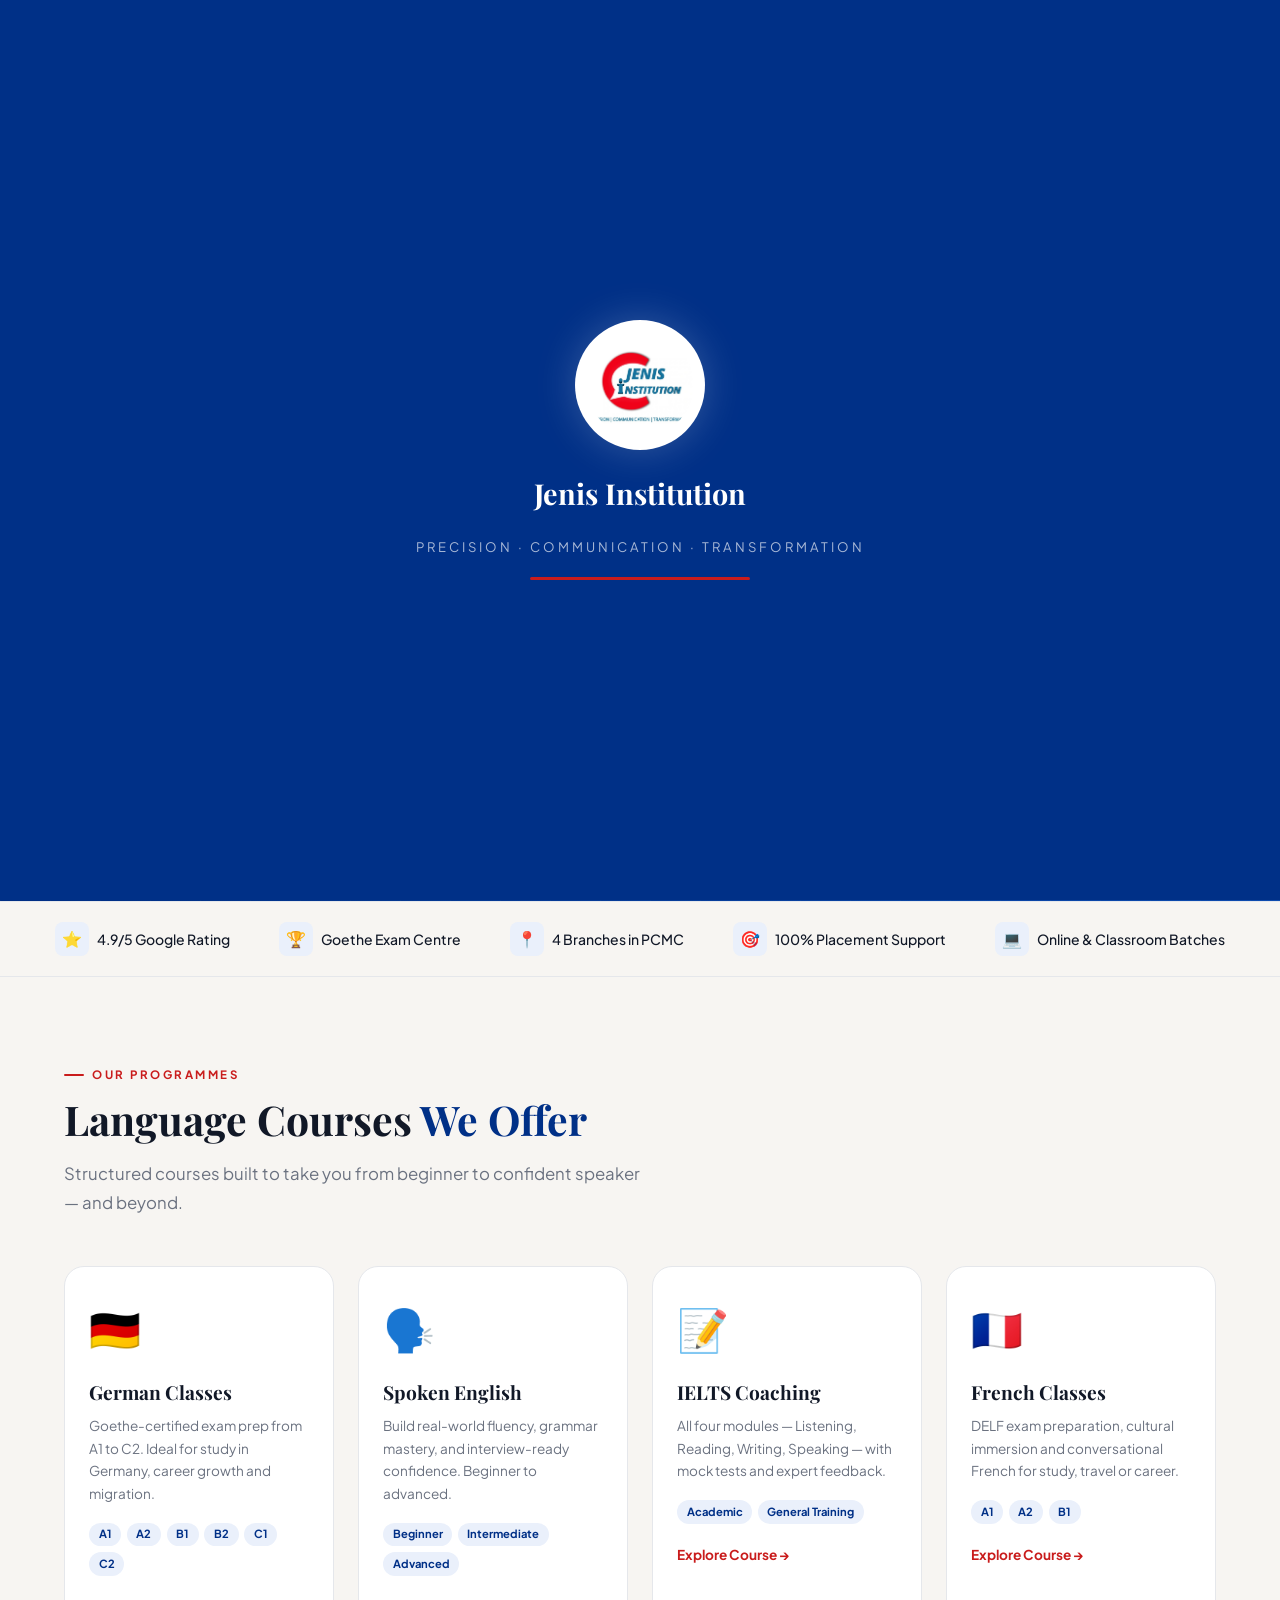
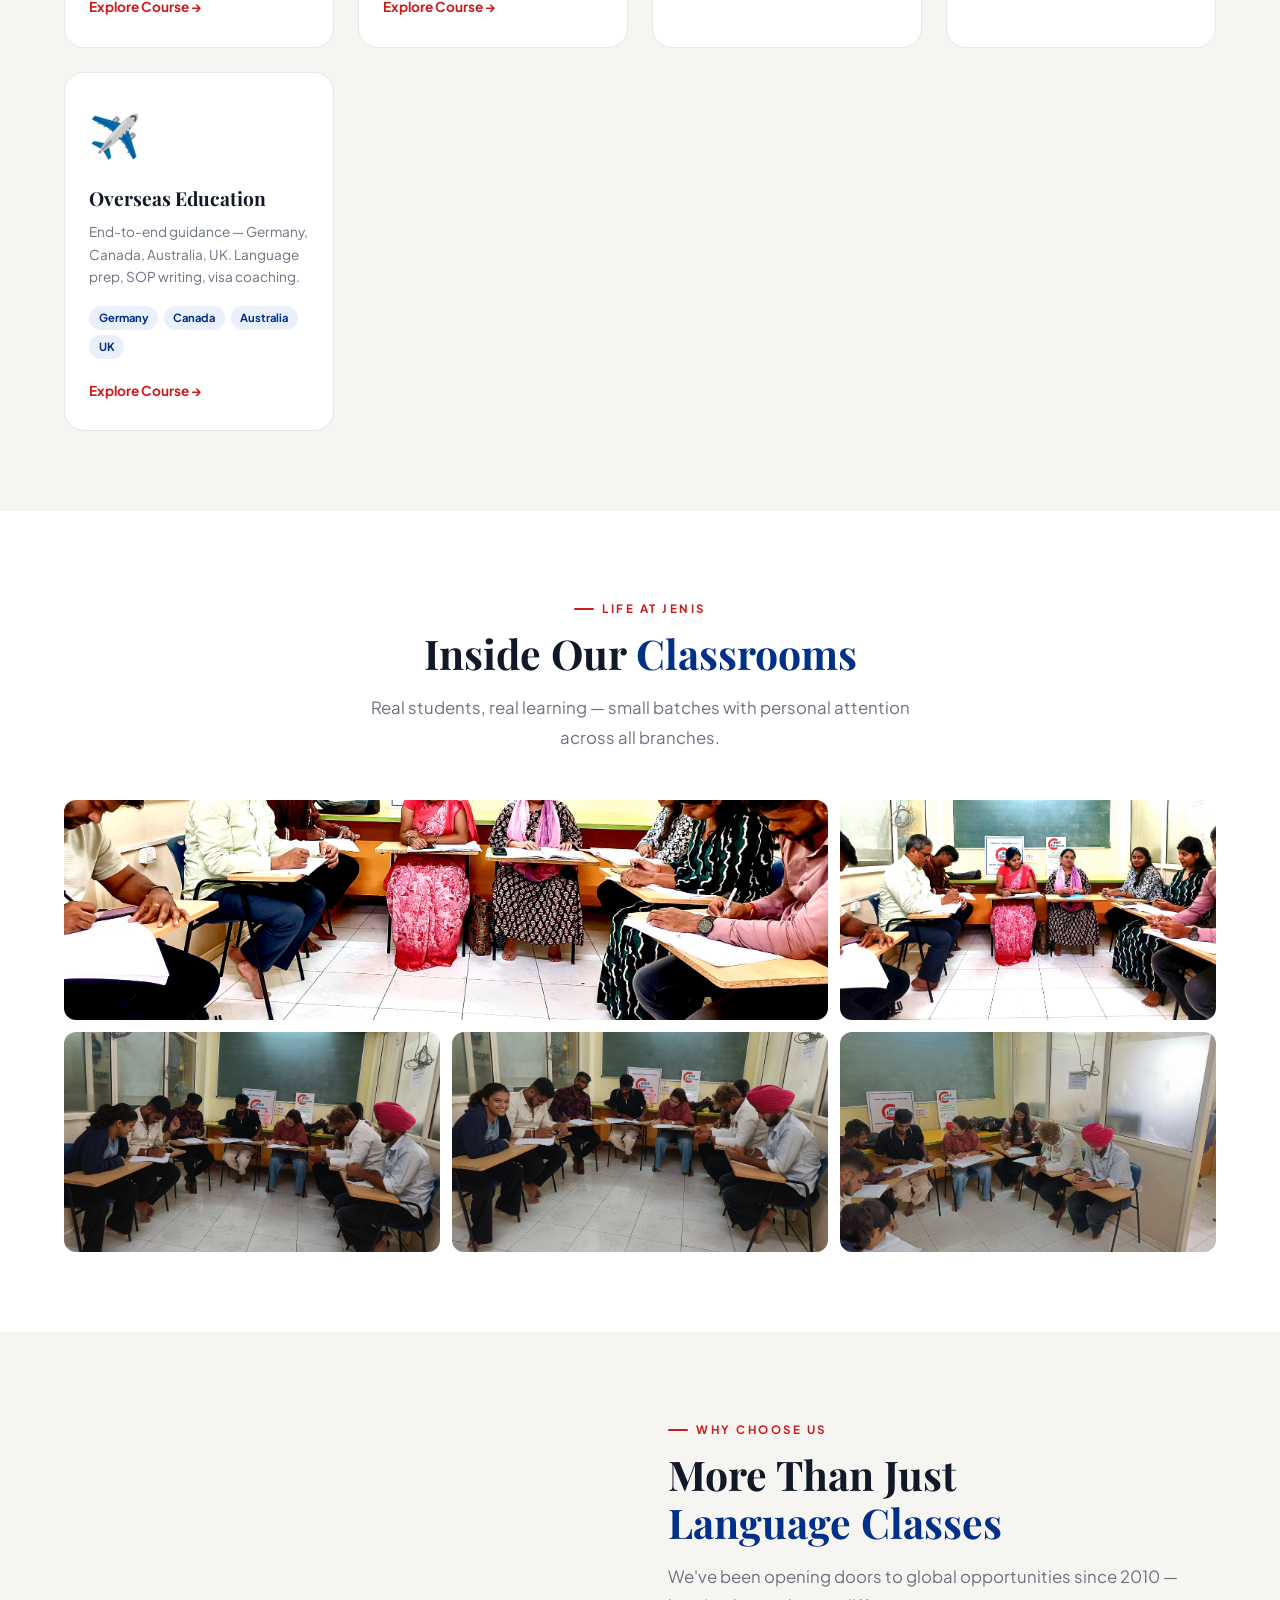
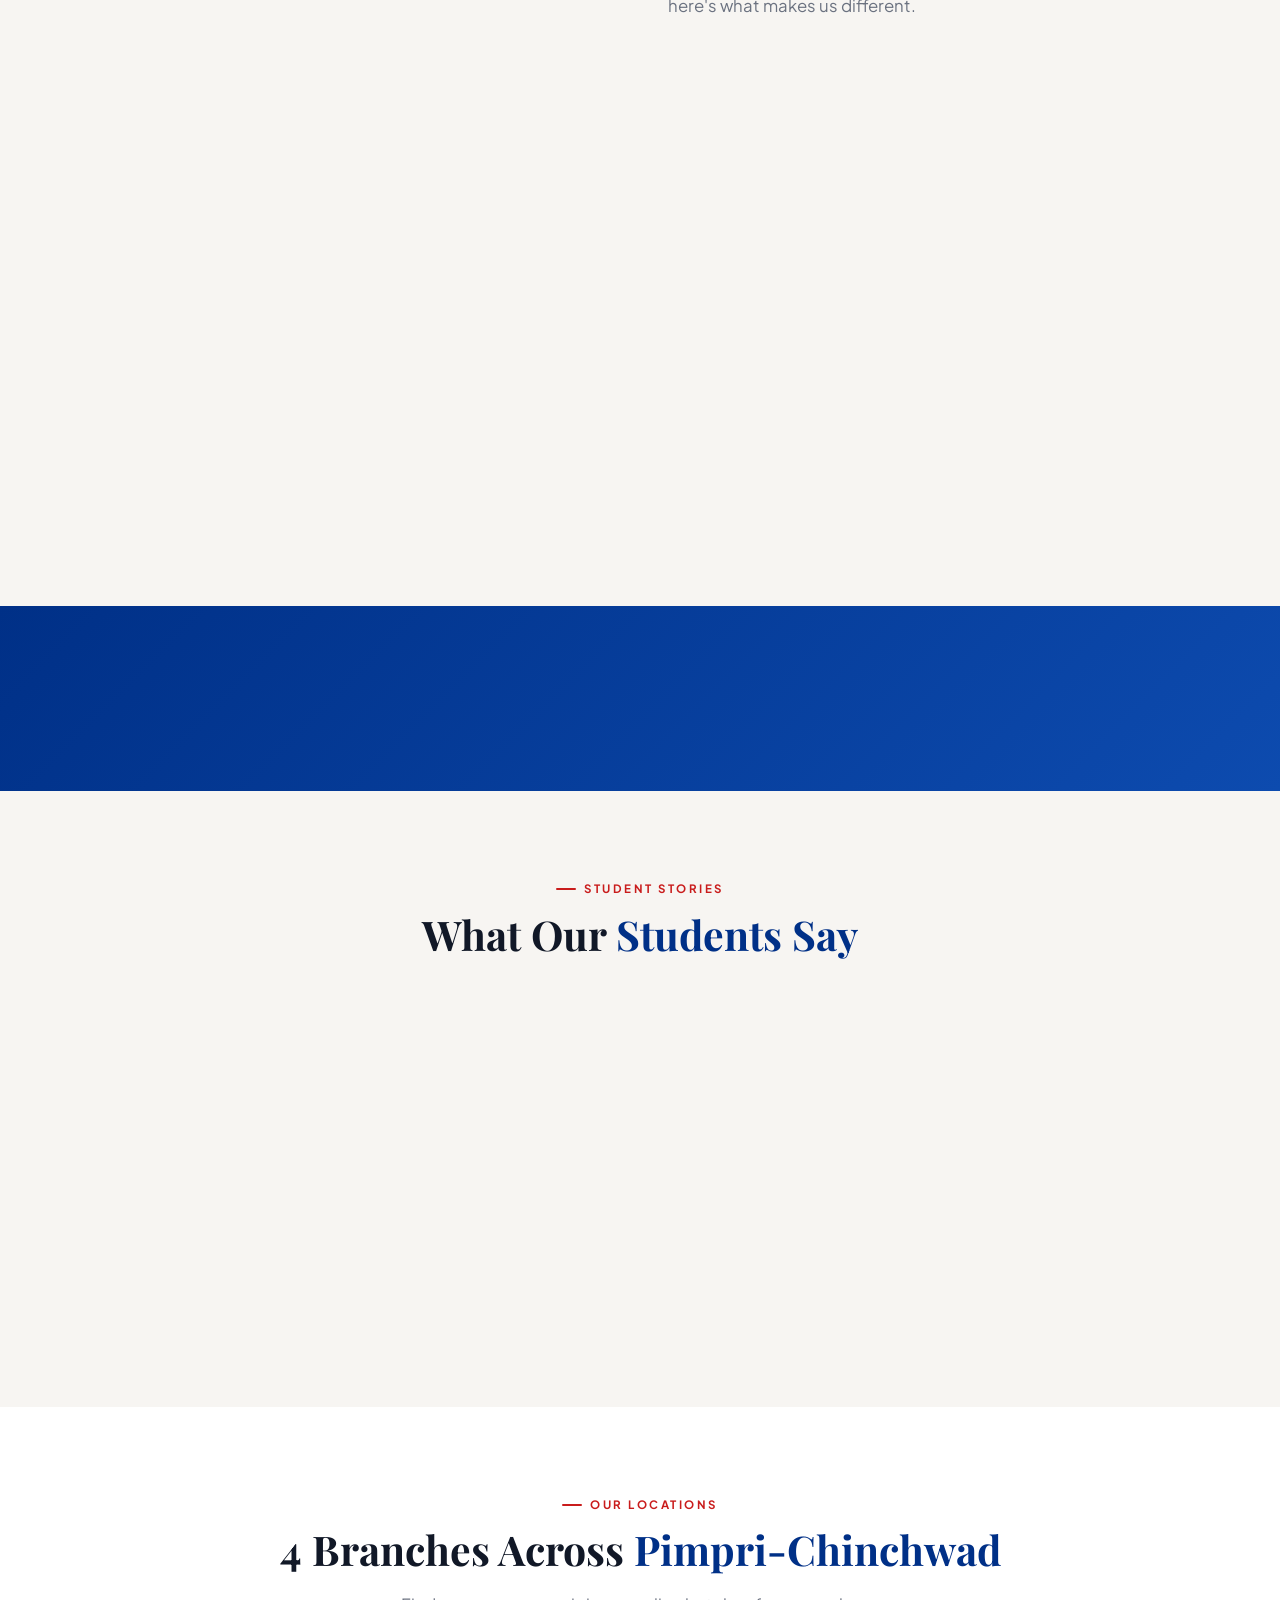
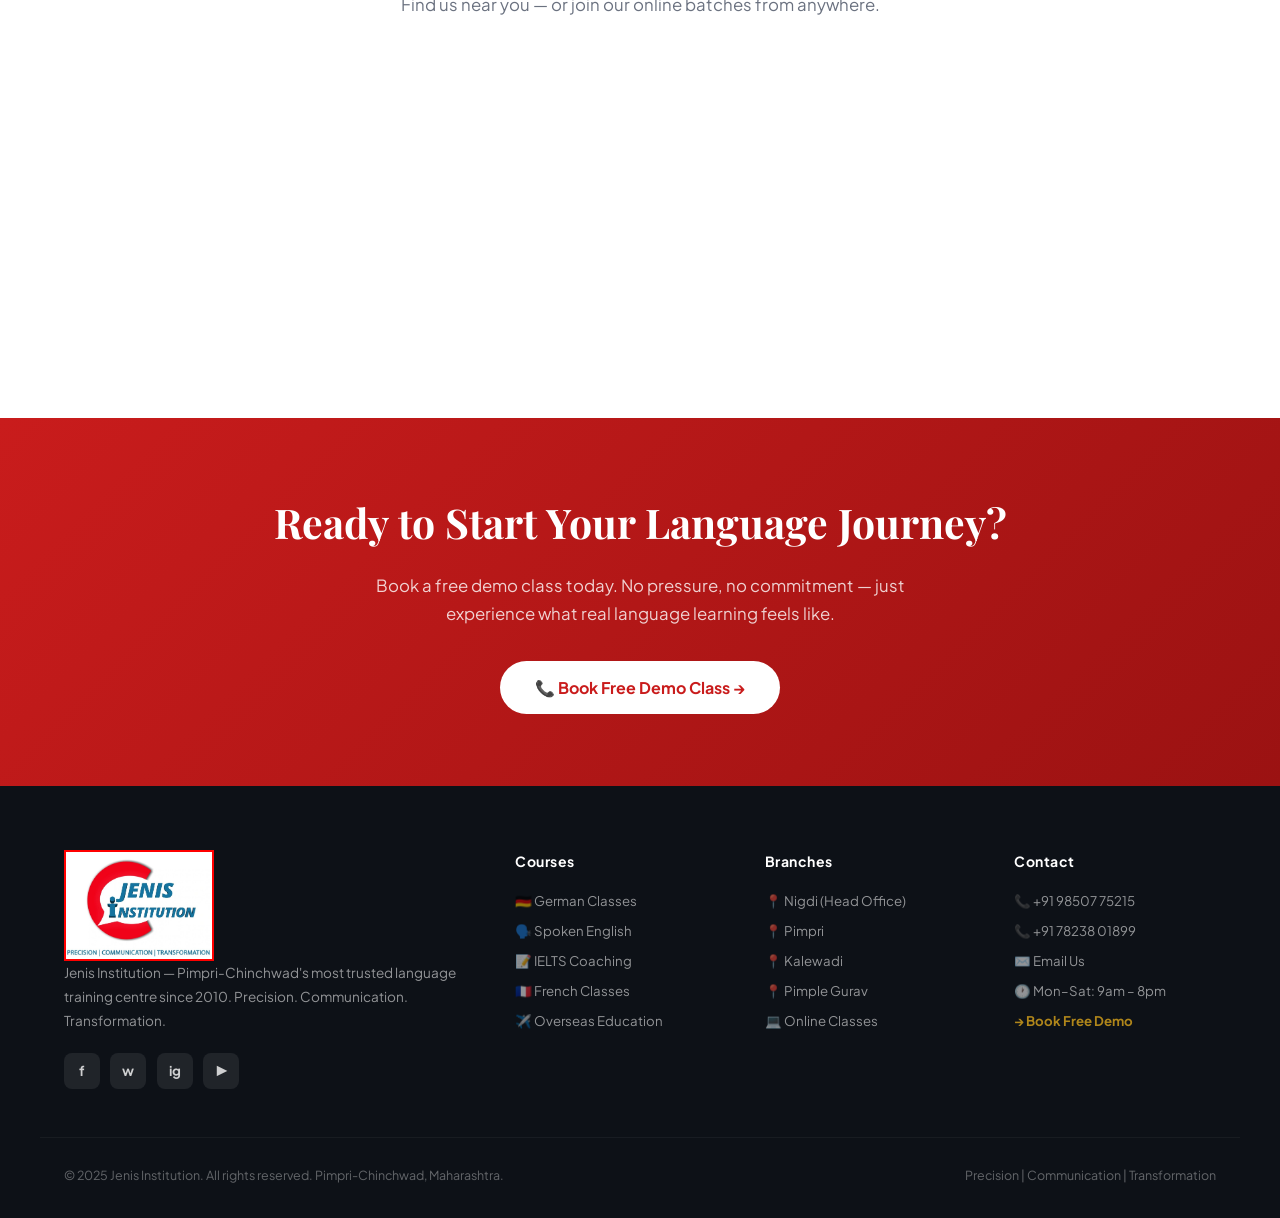
==== index.html @ 62200799 "Add files via upload" ====
<!DOCTYPE html>
<html lang="en">
<head>
<meta charset="UTF-8">
<meta name="viewport" content="width=device-width, initial-scale=1.0">
<title>Jenis Institution – German, English, IELTS & French Classes | Pimpri Chinchwad</title>
<meta name="description" content="Jenis Institution – Premier language training in Pimpri-Chinchwad. German, English, IELTS, French & Overseas Education. 14+ years, 10,000+ students.">
<link rel="preconnect" href="https://fonts.googleapis.com">
<link href="https://fonts.googleapis.com/css2?family=Playfair+Display:ital,wght@0,600;0,700;0,900;1,700&family=Plus+Jakarta+Sans:wght@300;400;500;600;700&display=swap" rel="stylesheet">
<link rel="stylesheet" href="style.css">
<style>
/* Splash */
#splash{position:fixed;inset:0;z-index:9999;background:var(--blue);display:flex;flex-direction:column;align-items:center;justify-content:center;gap:1.25rem;transition:opacity .8s ease,visibility .8s ease}
#splash.hide{opacity:0;visibility:hidden;pointer-events:none}
.splash-logo-wrap{width:130px;height:130px;background:white;border-radius:50%;display:flex;align-items:center;justify-content:center;box-shadow:0 0 40px rgba(255,255,255,.2);animation:popIn .7s cubic-bezier(.34,1.56,.64,1) .2s both;padding:12px}
.splash-logo-wrap img{width:100%;height:100%;object-fit:contain;border-radius:50%}
.splash-name{font-family:var(--font-head);font-size:1.8rem;color:white;font-weight:700;animation:fadeUp .6s ease .9s both}
.splash-tagline{font-size:.82rem;color:rgba(255,255,255,.65);letter-spacing:3px;text-transform:uppercase;animation:fadeUp .6s ease 1.1s both}
.splash-bar{width:220px;height:3px;background:rgba(255,255,255,.15);border-radius:10px;overflow:hidden;animation:fadeUp .5s ease 1.3s both}
.splash-fill{height:100%;background:var(--red);width:0;animation:barFill 1.4s ease 1.5s both}
@keyframes barFill{to{width:100%}}
/* Hero */
.hero{min-height:calc(100vh - 72px);background:linear-gradient(135deg,#002070 0%,#003087 45%,#0D4BAF 100%);display:flex;align-items:center;position:relative;overflow:hidden}
.hero-grid-bg{position:absolute;inset:0;opacity:.04;background-image:linear-gradient(rgba(255,255,255,.5) 1px,transparent 1px),linear-gradient(90deg,rgba(255,255,255,.5) 1px,transparent 1px);background-size:50px 50px}
.hero-blob{position:absolute;border-radius:50%;animation:floatY 9s ease-in-out infinite}
.hero-blob-1{width:560px;height:560px;background:rgba(201,28,28,.14);top:-160px;right:-100px}
.hero-blob-2{width:320px;height:320px;background:rgba(255,255,255,.05);bottom:40px;left:-80px;animation-delay:2s;animation-direction:reverse}
@keyframes floatY{0%,100%{transform:translateY(0) scale(1)}50%{transform:translateY(-24px) scale(1.04)}}
.hero-inner{max-width:1200px;margin:auto;padding:4rem 1.5rem;display:grid;grid-template-columns:1.05fr .95fr;gap:3.5rem;align-items:center;position:relative;z-index:1;width:100%}
.hero-badge{display:inline-flex;align-items:center;gap:8px;background:rgba(255,255,255,.12);border:1px solid rgba(255,255,255,.22);color:rgba(255,255,255,.92);padding:.4rem 1.1rem;border-radius:50px;font-size:.78rem;font-weight:600;letter-spacing:.8px;margin-bottom:1.25rem;animation:fadeUp .6s ease .2s both}
.badge-dot{width:7px;height:7px;background:#4ADE80;border-radius:50%;animation:glow 2s ease-in-out infinite}
@keyframes glow{0%,100%{box-shadow:0 0 0 0 rgba(74,222,128,.5)}50%{box-shadow:0 0 0 6px rgba(74,222,128,0)}}
.hero-title{font-family:var(--font-head);color:white;font-size:clamp(2.5rem,4.8vw,3.8rem);line-height:1.1;margin-bottom:1.1rem;animation:fadeUp .6s ease .35s both}
.hero-title .accent{color:var(--gold);display:block;font-style:italic}
.hero-sub{color:rgba(255,255,255,.75);font-size:1.08rem;line-height:1.75;margin-bottom:1.75rem;max-width:520px;animation:fadeUp .6s ease .5s both}
.hero-stats{display:flex;gap:2rem;margin-bottom:2rem;animation:fadeUp .6s ease .6s both}
.h-stat .num{font-family:var(--font-head);font-size:2.2rem;font-weight:900;color:white;display:block;line-height:1}
.h-stat .lbl{font-size:.75rem;color:rgba(255,255,255,.6);margin-top:2px;letter-spacing:.5px}
.hero-btns{display:flex;gap:1rem;flex-wrap:wrap;animation:fadeUp .6s ease .7s both}
.hero-right{animation:fadeUp .8s ease .4s both}
.hero-mosaic{display:grid;grid-template-columns:1fr 1fr;grid-template-rows:auto auto;gap:10px}
.mosaic-main{grid-column:1/-1;height:240px;border-radius:var(--rl);overflow:hidden;position:relative}
.mosaic-main img{width:100%;height:100%;object-fit:cover}
.mosaic-sm{height:160px;border-radius:var(--r);overflow:hidden}
.mosaic-sm img{width:100%;height:100%;object-fit:cover}
.hero-float-tag{position:absolute;bottom:-14px;right:16px;background:var(--red);color:white;padding:.6rem 1.2rem;border-radius:var(--r);font-size:.8rem;font-weight:700;box-shadow:0 4px 20px rgba(201,28,28,.4);animation:floatY 4s ease-in-out infinite}
.hero-float-tag-left{position:absolute;top:-12px;left:16px;background:white;color:var(--blue);padding:.5rem 1rem;border-radius:var(--r);font-size:.78rem;font-weight:700;box-shadow:var(--shadow);animation:floatY 5s ease-in-out 1s infinite}
@media(max-width:960px){.hero-inner{grid-template-columns:1fr}.hero-right{display:none}.hero-stats{flex-wrap:wrap;gap:1.25rem}}
</style>
</head>
<body>

<!-- SPLASH (home only) -->
<div id="splash">
  <div class="splash-logo-wrap"><img src="images/logo.png" alt="Jenis Institution"></div>
  <div class="splash-name">Jenis Institution</div>
  <div class="splash-tagline">Precision · Communication · Transformation</div>
  <div class="splash-bar"><div class="splash-fill"></div></div>
</div>

<!-- NAV -->
<nav id="nav">
  <div class="nav-wrap">
    <a href="index.html" class="nav-brand">
      <img src="images/logo.png" alt="Jenis Institution" class="nav-logo-img">
      <div class="nav-brand-text">
        <div class="nav-brand-title">Jenis Institution</div>
        <div class="nav-brand-sub">14+ Years of Excellence</div>
      </div>
    </a>

    <div class="nav-links">
      <a href="index.html" class="active">Home</a>
      <a href="german-classes-nigdi-pimpri-chinchwad.html">German</a>
      <a href="spoken-english-course-nigdi-pimpri-chinchwad.html">English</a>
      <a href="french-classes-nigdi-pimpri-chinchwad.html">French</a>
      <a href="ielts-classes-nigdi-pimpri-chinchwad.html">IELTS</a>
      <a href="education-abroad-nigdi-pimpri-chinchwad.html">Overseas</a>
      <a href="contact.html" class="nav-cta-btn">📞 Enroll Now</a>
    </div>

    <button class="hamburger" id="ham" onclick="toggleMenu()">
      <span></span><span></span><span></span>
    </button>
  </div>
</nav>

<div class="mob-menu" id="mmenu">
  <a href="index.html" onclick="cm()">🏠 Home</a>
  <a href="german-classes-nigdi-pimpri-chinchwad.html" onclick="cm()">🇩🇪 German Classes</a>
  <a href="spoken-english-course-nigdi-pimpri-chinchwad.html" onclick="cm()">🗣️ Spoken English</a>
  <a href="french-classes-nigdi-pimpri-chinchwad.html" onclick="cm()">🇫🇷 French Classes</a>
  <a href="ielts-classes-nigdi-pimpri-chinchwad.html" onclick="cm()">📝 IELTS Classes</a>
  <a href="education-abroad-nigdi-pimpri-chinchwad.html" onclick="cm()">✈️ Overseas Education</a>
  <a href="contact.html" onclick="cm()" class="mob-cta">📞 Book Free Demo Class</a>
</div>

<div class="pt-nav">
  <!-- HERO -->
  <section class="hero">
    <div class="hero-grid-bg"></div>
    <div class="hero-blob hero-blob-1"></div>
    <div class="hero-blob hero-blob-2"></div>
    <div class="hero-inner">
      <div>
        <div class="hero-badge"><div class="badge-dot"></div> Trusted Language Institute Since 2010</div>
        <h1 class="hero-title">Speak the Language,<span class="accent">Open Every Door.</span></h1>
        <p class="hero-sub">Jenis Institution is Pimpri-Chinchwad's most trusted name in language education. Expert-led German, English, IELTS & French classes — shaping careers and lives for 14+ years.</p>
        <div class="hero-stats">
          <div class="h-stat"><span class="num">14+</span><span class="lbl">Years Experience</span></div>
          <div class="h-stat"><span class="num">10,000+</span><span class="lbl">Students Trained</span></div>
          <div class="h-stat"><span class="num">4</span><span class="lbl">Branch Locations</span></div>
          <div class="h-stat"><span class="num">500+</span><span class="lbl">Students Abroad</span></div>
        </div>
        <div class="hero-btns">
          <a href="contact.html" class="btn-red">Get Free Demo Class →</a>
          <a href="#courses" class="btn-ghost">Explore Courses</a>
        </div>
      </div>
      <div class="hero-right">
        <div style="position:relative">
          <div class="hero-float-tag-left">⭐ 4.9/5 Google Rating</div>
          <div class="hero-mosaic">
            <div class="mosaic-main">
              <img src="images/class-writing-1.jpg" alt="Students in class">
              <div class="hero-float-tag">🎓 Free Demo Available!</div>
            </div>
            <div class="mosaic-sm"><img src="images/class-speaking.jpg" alt="Speaking class"></div>
            <div class="mosaic-sm"><img src="images/farewell-1.jpg" alt="Student event"></div>
          </div>
        </div>
      </div>
    </div>
  </section>

  <!-- TRUST BAR -->
  <div class="trust">
    <div class="trust-inner">
      <div class="trust-item"><div class="trust-icon">⭐</div> 4.9/5 Google Rating</div>
      <div class="trust-item"><div class="trust-icon">🏆</div> Goethe Exam Centre</div>
      <div class="trust-item"><div class="trust-icon">📍</div> 4 Branches in PCMC</div>
      <div class="trust-item"><div class="trust-icon">🎯</div> 100% Placement Support</div>
      <div class="trust-item"><div class="trust-icon">💻</div> Online & Classroom Batches</div>
    </div>
  </div>

  <!-- COURSES -->
  <section id="courses" style="background:var(--off)">
    <div class="container">
      <div class="s-head">
        <div class="s-label">Our Programmes</div>
        <h2 class="s-title">Language Courses <span class="blue">We Offer</span></h2>
        <p class="s-desc">Structured courses built to take you from beginner to confident speaker — and beyond.</p>
      </div>
      <div class="courses-grid">
        <a href="german-classes-nigdi-pimpri-chinchwad.html" class="c-card reveal">
          <span class="c-flag">🇩🇪</span>
          <h3 class="c-name">German Classes</h3>
          <p class="c-desc">Goethe-certified exam prep from A1 to C2. Ideal for study in Germany, career growth and migration.</p>
          <div class="c-levels"><span class="c-lvl">A1</span><span class="c-lvl">A2</span><span class="c-lvl">B1</span><span class="c-lvl">B2</span><span class="c-lvl">C1</span><span class="c-lvl">C2</span></div>
          <span class="c-link">Explore Course →</span>
        </a>
        <a href="spoken-english-course-nigdi-pimpri-Chinchwad.html" class="c-card reveal d1">
          <span class="c-flag">🗣️</span>
          <h3 class="c-name">Spoken English</h3>
          <p class="c-desc">Build real-world fluency, grammar mastery, and interview-ready confidence. Beginner to advanced.</p>
          <div class="c-levels"><span class="c-lvl">Beginner</span><span class="c-lvl">Intermediate</span><span class="c-lvl">Advanced</span></div>
          <span class="c-link">Explore Course →</span>
        </a>
        <a href="ielts-classes-nigdi-pimpri-chinchwad.html" class="c-card reveal d2">
          <span class="c-flag">📝</span>
          <h3 class="c-name">IELTS Coaching</h3>
          <p class="c-desc">All four modules — Listening, Reading, Writing, Speaking — with mock tests and expert feedback.</p>
          <div class="c-levels"><span class="c-lvl">Academic</span><span class="c-lvl">General Training</span></div>
          <span class="c-link">Explore Course →</span>
        </a>
        <a href="French-classes-nigdi-pimpri-Chinchwad.html" class="c-card reveal d3">
          <span class="c-flag">🇫🇷</span>
          <h3 class="c-name">French Classes</h3>
          <p class="c-desc">DELF exam preparation, cultural immersion and conversational French for study, travel or career.</p>
          <div class="c-levels"><span class="c-lvl">A1</span><span class="c-lvl">A2</span><span class="c-lvl">B1</span></div>
          <span class="c-link">Explore Course →</span>
        </a>
        <a href="education-abroad-nigdi-pimpri-chinchwad.html" class="c-card reveal d4">
          <span class="c-flag">✈️</span>
          <h3 class="c-name">Overseas Education</h3>
          <p class="c-desc">End-to-end guidance — Germany, Canada, Australia, UK. Language prep, SOP writing, visa coaching.</p>
          <div class="c-levels"><span class="c-lvl">Germany</span><span class="c-lvl">Canada</span><span class="c-lvl">Australia</span><span class="c-lvl">UK</span></div>
          <span class="c-link">Explore Course →</span>
        </a>
      </div>
    </div>
  </section>

  <!-- GALLERY -->
  <section>
    <div class="container">
      <div class="s-head center">
        <div class="s-label">Life at Jenis</div>
        <h2 class="s-title">Inside Our <span class="blue">Classrooms</span></h2>
        <p class="s-desc">Real students, real learning — small batches with personal attention across all branches.</p>
      </div>
      <div class="gallery-grid reveal">
        <div class="g-cell g-big"><img src="images/class-writing-2.jpg" alt="Active learning session"><div class="g-overlay"><span class="g-label">📖 Active Learning Sessions</span></div></div>
        <div class="g-cell"><img src="images/class-discussion.jpg" alt="Group discussion"><div class="g-overlay"><span class="g-label">💬 Group Discussions</span></div></div>
        <div class="g-cell"><img src="images/class-kalewadi-1.jpg" alt="Kalewadi branch"><div class="g-overlay"><span class="g-label">🏫 Kalewadi Branch</span></div></div>
        <div class="g-cell"><img src="images/class-kalewadi-2.jpg" alt="Mock test practice"><div class="g-overlay"><span class="g-label">✍️ Mock Test Practice</span></div></div>
        <div class="g-cell"><img src="images/class-kalewadi-3.jpg" alt="Focused learning"><div class="g-overlay"><span class="g-label">🎯 Focused Preparation</span></div></div>
      </div>
    </div>
  </section>

  <!-- WHY US -->
  <section style="background:var(--off)">
    <div class="container">
      <div class="why-layout">
        <div class="why-img-stack reveal">
          <div class="why-img-main"><img src="images/class-writing-1.jpg" alt="Jenis classroom"></div>
          <div class="why-img-sec"><img src="images/students-group-1.jpg" alt="Students with instructor"></div>
          <div class="why-badge-float"><span class="why-badge-num">10K+</span><span class="why-badge-lbl">Students Trained</span></div>
        </div>
        <div>
          <div class="s-label">Why Choose Us</div>
          <h2 class="s-title">More Than Just<br><span class="blue">Language Classes</span></h2>
          <p class="s-desc" style="margin-bottom:0">We've been opening doors to global opportunities since 2010 — here's what makes us different.</p>
          <div class="features-list">
            <div class="feat reveal"><div class="feat-icon">🎓</div><div><div class="feat-title">Certified & Experienced Trainers</div><div class="feat-desc">Language graduates with Goethe-certified expertise and years of professional teaching experience.</div></div></div>
            <div class="feat reveal d1"><div class="feat-icon">👥</div><div><div class="feat-title">Small Batches — Maximum 12 Students</div><div class="feat-desc">Every student gets direct attention, personalised feedback and a structured progress plan.</div></div></div>
            <div class="feat reveal d2"><div class="feat-icon">📅</div><div><div class="feat-title">Flexible Weekday & Weekend Batches</div><div class="feat-desc">Morning, evening and weekend slots. Online classes available for students anywhere in India.</div></div></div>
            <div class="feat reveal d3"><div class="feat-icon">🌍</div><div><div class="feat-title">500+ Students Now Living Abroad</div><div class="feat-desc">Our alumni are thriving in Germany, Canada, Australia, UK and beyond — proof of our impact.</div></div></div>
          </div>
        </div>
      </div>
    </div>
  </section>

  <!-- STATS -->
  <div class="stats-band">
    <div class="container"><div class="stats-grid">
      <div class="stat-item reveal"><span class="big">14+</span><div class="sm">Years of Excellence</div></div>
      <div class="stat-item reveal d1"><span class="big">10,000+</span><div class="sm">Students Trained</div></div>
      <div class="stat-item reveal d2"><span class="big">500+</span><div class="sm">Students Abroad</div></div>
      <div class="stat-item reveal d3"><span class="big">4</span><div class="sm">Branches Across PCMC</div></div>
    </div></div>
  </div>

  <!-- TESTIMONIALS -->
  <section style="background:var(--off)">
    <div class="container">
      <div class="s-head center">
        <div class="s-label">Student Stories</div>
        <h2 class="s-title">What Our <span class="blue">Students Say</span></h2>
      </div>
      <div class="testi-grid">
        <div class="testi-card reveal"><div class="stars">★★★★★</div><p class="testi-text">"Jenis classes is an excellent place to sharpen communication skills. Whether you're a beginner or refining advanced language, this class is absolutely worth it."</p><div class="testi-author"><div class="testi-av" style="background:var(--blue)">SP</div><div><div class="testi-name">Sanskruti Patkar</div><div class="testi-role">English Communication Student</div></div></div></div>
        <div class="testi-card reveal d1"><div class="stars">★★★★★</div><p class="testi-text">"My time at Jenis was truly transformative. The instructors are highly knowledgeable and genuinely committed to every student's success."</p><div class="testi-author"><div class="testi-av" style="background:var(--red)">PM</div><div><div class="testi-name">Pratiksha More</div><div class="testi-role">German Language Student</div></div></div></div>
        <div class="testi-card reveal d2"><div class="stars">★★★★★</div><p class="testi-text">"Rohan Sir's storytelling method and pronunciation coaching made every session engaging. I gained real confidence in speaking I never had before."</p><div class="testi-author"><div class="testi-av" style="background:#059669">AB</div><div><div class="testi-name">Akash Bade</div><div class="testi-role">IELTS & English Student</div></div></div></div>
        <div class="testi-card reveal d3"><div class="stars">★★★★★</div><p class="testi-text">"Preparing for IELTS and German at Jenis was fantastic. Staff are helpful and supportive and always go the extra mile for their students."</p><div class="testi-author"><div class="testi-av" style="background:#7C3AED">RP</div><div><div class="testi-name">Rohit Pawar</div><div class="testi-role">IELTS & German Student</div></div></div></div>
      </div>
    </div>
  </section>

  <!-- BRANCHES -->
  <!-- BRANCHES -->
<section>
  <div class="container">
    <div class="s-head center">
      <div class="s-label">Our Locations</div>
      <h2 class="s-title">4 Branches Across <span class="blue">Pimpri-Chinchwad</span></h2>
      <p class="s-desc">Find us near you — or join our online batches from anywhere.</p>
    </div>

    <div class="branches-grid">

      <!-- NIGDI -->
      <div class="branch-card reveal">
        <div class="branch-top"><span class="branch-tag">HEAD OFFICE</span><span class="branch-icon">🏢</span></div>
        <div class="branch-name">Nigdi – Pradhikaran</div>
        <div class="branch-addr">3rd Floor, Anand Park, Dr. Babasaheb Ambedkar Road, Sector 25, Nigdi, beside Bhakti Shakti Garden, Akurdi — 411044</div>
        <a href="https://www.google.com/maps/search/?api=1&query=Jenis+Institution+Nigdi+Pradhikaran+Pimpri+Chinchwad" target="_blank" class="branch-link map-link">📍 Get Directions →</a>
      </div>

      <!-- PIMPRI -->
      <div class="branch-card reveal d1">
        <div class="branch-top"><span class="branch-tag">BRANCH</span><span class="branch-icon">📍</span></div>
        <div class="branch-name">Pimpri</div>
        <div class="branch-addr">3rd Floor, Chandra Bhavan, opp. KSB Pump, Atma Nagar, Kharalwadi, Pimpri Colony — 411018</div>
        <a href="https://www.google.com/maps/search/?api=1&query=Jenis+Institution+Kharalwadi+Pimpri" target="_blank" class="branch-link map-link">📍 Get Directions →</a>
      </div>

      <!-- KALEWADI -->
      <div class="branch-card reveal d2">
        <div class="branch-top"><span class="branch-tag">BRANCH</span><span class="branch-icon">📍</span></div>
        <div class="branch-name">Kalewadi</div>
        <div class="branch-addr">Office B1, First Floor, Nadhe Complex, Kalewadi Main Road, above Monginis, in front of D-Mart — 411017</div>
        <a href="https://www.google.com/maps/search/?api=1&query=Jenis+Institution+Kalewadi+Pimpri" target="_blank" class="branch-link map-link">📍 Get Directions →</a>
      </div>

      <!-- PIMPLE GURAV -->
      <div class="branch-card reveal d3">
        <div class="branch-top"><span class="branch-tag">BRANCH</span><span class="branch-icon">📍</span></div>
        <div class="branch-name">Pimple Gurav</div>
        <div class="branch-addr">Sudarshan Chowk, Sinhgad Colony, near 8-80 Park, Jawakar Nagar, Pimple Gurav, Pune — 411061</div>
        <a href="https://www.google.com/maps/search/?api=1&query=Jenis+Institution+Pimple+Gurav+Pune" target="_blank" class="branch-link map-link">📍 Get Directions →</a>
      </div>

    </div>
  </div>
</section>

  <!-- CTA -->
  <div class="cta-band">
    <div class="container">
      <h2>Ready to Start Your Language Journey?</h2>
      <p>Book a free demo class today. No pressure, no commitment — just experience what real language learning feels like.</p>
      <a href="contact.html" class="btn-white">📞 Book Free Demo Class →</a>
    </div>
  </div>
</div>

<!-- FOOTER -->
<footer>
  <div class="foot-grid container">
    <div>
      <img src="images/logo.png" style="width:150px; border:2px solid red;">
      <div class="foot-desc">Jenis Institution — Pimpri-Chinchwad's most trusted language training centre since 2010. Precision. Communication. Transformation.</div>
      <div class="foot-social">
        <a href="#" title="Facebook">f</a>
        <a href="https://wa.me/919850775215" title="WhatsApp">w</a>
        <a href="#" title="Instagram">ig</a>
        <a href="#" title="YouTube">▶</a>
      </div>
    </div>
    <div class="foot-col"><h4>Courses</h4><ul>
      <li><a href="german-classes-nigdi-pimpri-chinchwad.html">🇩🇪 German Classes</a></li>
      <li><a href="spoken-english-course-nigdi-pimpri-Chinchwad.html">🗣️ Spoken English</a></li>
      <li><a href="ielts-classes-nigdi-pimpri-chinchwad.html">📝 IELTS Coaching</a></li>
      <li><a href="French-classes-nigdi-pimpri-Chinchwad.html">🇫🇷 French Classes</a></li>
      <li><a href="education-abroad-nigdi-pimpri-chinchwad.html">✈️ Overseas Education</a></li>
    </ul></div>
    <div class="foot-col"><h4>Branches</h4><ul>
      <li>📍 Nigdi (Head Office)</li>
      <li>📍 Pimpri</li>
      <li>📍 Kalewadi</li>
      <li>📍 Pimple Gurav</li>
      <li>💻 Online Classes</li>
    </ul></div>
    <div class="foot-col"><h4>Contact</h4><ul>
      <li><a href="tel:09850775215">📞 +91 98507 75215</a></li>
      <li><a href="tel:07823801899">📞 +91 78238 01899</a></li>
      <li><a href="mailto:rohan@jenisinstitution.com">✉️ Email Us</a></li>
      <li>🕐 Mon–Sat: 9am – 8pm</li>
      <li style="color:var(--gold);font-weight:700"><a href="contact.html" style="color:var(--gold)">→ Book Free Demo</a></li>
    </ul></div>
  </div>
  <div class="foot-bottom container">
    <div>© 2025 Jenis Institution. All rights reserved. Pimpri-Chinchwad, Maharashtra.</div>
    <div>Precision | Communication | Transformation</div>
  </div>
</footer>

<a href="tel:09850775215" class="float-call">📞 Call Now</a>
<button id="btt" onclick="window.scrollTo({top:0,behavior:'smooth'})">↑</button>

<script src="script.js"></script>
<script>window.addEventListener('load',()=>setTimeout(()=>document.getElementById('splash').classList.add('hide'),3200));</script>
</body>
</html>
---- style.css ----
/* ── VARIABLES ──────────────────────────────────────── */
:root {
  --red:       #C91C1C;
  --red-dark:  #A01414;
  --red-light: #FFF0F0;
  --blue:      #003087;
  --blue-mid:  #1A52A8;
  --blue-light:#EAF0FB;
  --gold:      #F5B81C;
  --white:     #FFFFFF;
  --off:       #F7F5F2;
  --dark:      #111827;
  --muted:     #6B7280;
  --border:    #E5E7EB;
  --shadow-sm: 0 2px 8px rgba(0,0,0,.07);
  --shadow:    0 6px 24px rgba(0,0,0,.10);
  --shadow-lg: 0 16px 48px rgba(0,0,0,.15);
  --r:         12px;
  --rl:        20px;
  --font-head: 'Playfair Display', Georgia, serif;
  --font-body: 'Plus Jakarta Sans', sans-serif;
  --trans:     all 0.3s cubic-bezier(.4,0,.2,1);
}
*,*::before,*::after{box-sizing:border-box;margin:0;padding:0}
html{scroll-behavior:smooth}
body{font-family:var(--font-body);color:var(--dark);background:var(--white);overflow-x:hidden;line-height:1.6}
img{max-width:100%;display:block}
a{text-decoration:none;color:inherit}
ul{list-style:none}

/* ── NAV ─────────────────────────────────────────────── */
nav{
  position:fixed;top:0;width:100%;z-index:500;
  background:rgba(255,255,255,.97);
  backdrop-filter:blur(16px);
  border-bottom:1px solid var(--border);
  transition:box-shadow .3s;
}
nav.scrolled{box-shadow:var(--shadow)}
.nav-wrap{
  max-width:1240px;margin:auto;padding:0 1.5rem;
  display:flex;align-items:center;justify-content:space-between;height:72px;
}
.nav-brand{display:flex;align-items:center;gap:12px}
.nav-logo-img{height:52px;width:auto;object-fit:contain}
.nav-brand-text{line-height:1.2}
.nav-brand-title{font-family:var(--font-head);font-size:1.15rem;font-weight:700;color:var(--blue);letter-spacing:.3px}
.nav-brand-sub{font-size:.68rem;color:var(--red);font-weight:600;letter-spacing:.8px;text-transform:uppercase}
.nav-links{display:flex;align-items:center;gap:2px}
.nav-links a{
  padding:.45rem .9rem;border-radius:8px;font-size:.875rem;
  font-weight:500;color:var(--dark);transition:var(--trans);position:relative;
}
.nav-links a:hover{background:var(--blue-light);color:var(--blue)}
.nav-links a.active{color:var(--blue);background:var(--blue-light)}
.nav-links a.active::after{
  content:'';position:absolute;bottom:3px;left:50%;transform:translateX(-50%);
  width:18px;height:2.5px;background:var(--red);border-radius:2px;
}
.nav-cta-btn{
  background:var(--red)!important;color:white!important;
  padding:.5rem 1.3rem!important;border-radius:50px!important;font-weight:600!important;
}
.nav-cta-btn:hover{background:var(--red-dark)!important;transform:translateY(-1px);box-shadow:0 4px 16px rgba(201,28,28,.35)!important}
.hamburger{
  display:none;flex-direction:column;gap:5px;cursor:pointer;padding:6px;
  background:none;border:none;
}
.hamburger span{width:24px;height:2px;background:var(--dark);border-radius:2px;transition:var(--trans);display:block}
.hamburger.open span:nth-child(1){transform:rotate(45deg) translate(5px,5px)}
.hamburger.open span:nth-child(2){opacity:0;transform:scaleX(0)}
.hamburger.open span:nth-child(3){transform:rotate(-45deg) translate(5px,-5px)}
.mob-menu{
  display:none;position:fixed;top:72px;inset-inline:0;
  background:white;border-bottom:1px solid var(--border);
  flex-direction:column;padding:1rem 1.5rem 1.5rem;gap:.25rem;
  z-index:499;box-shadow:var(--shadow-lg);
}
.mob-menu.open{display:flex}
.mob-menu a{padding:.75rem 1rem;border-radius:8px;font-weight:500;color:var(--dark);transition:var(--trans);font-size:.95rem}
.mob-menu a:hover{background:var(--blue-light);color:var(--blue)}
.mob-cta{background:var(--red)!important;color:white!important;text-align:center;border-radius:50px!important;margin-top:.5rem}

/* ── SHARED LAYOUT ───────────────────────────────────── */
.container{max-width:1200px;margin:auto;padding:0 1.5rem}
section{padding:5rem 1.5rem}
.pt-nav{padding-top:72px}

.s-label{
  display:inline-flex;align-items:center;gap:8px;
  font-size:.72rem;font-weight:700;letter-spacing:2.5px;text-transform:uppercase;
  color:var(--red);margin-bottom:.75rem;
}
.s-label::before{content:'';width:20px;height:2px;background:var(--red);border-radius:2px}
.s-title{font-family:var(--font-head);font-size:clamp(1.9rem,3.2vw,2.8rem);color:var(--dark);line-height:1.15;margin-bottom:1rem}
.s-title .blue{color:var(--blue)}
.s-title .red{color:var(--red)}
.s-desc{font-size:1.05rem;color:var(--muted);line-height:1.75;max-width:580px}
.s-head{margin-bottom:3rem}
.s-head.center{text-align:center}
.s-head.center .s-desc{margin:0 auto}

/* ── BUTTONS ─────────────────────────────────────────── */
.btn-red{background:var(--red);color:white;padding:.875rem 2rem;border-radius:50px;font-size:.95rem;font-weight:700;border:none;cursor:pointer;transition:var(--trans);display:inline-flex;align-items:center;gap:8px}
.btn-red:hover{background:var(--red-dark);transform:translateY(-2px);box-shadow:0 8px 28px rgba(201,28,28,.38)}
.btn-blue{background:var(--blue);color:white;padding:.875rem 2rem;border-radius:50px;font-size:.95rem;font-weight:700;border:none;cursor:pointer;transition:var(--trans);display:inline-flex;align-items:center;gap:8px}
.btn-blue:hover{background:var(--blue-mid);transform:translateY(-2px);box-shadow:0 8px 28px rgba(0,48,135,.35)}
.btn-ghost{background:transparent;color:white;padding:.875rem 2rem;border-radius:50px;font-size:.95rem;font-weight:700;border:2px solid rgba(255,255,255,.45);cursor:pointer;transition:var(--trans);display:inline-flex;align-items:center;gap:8px}
.btn-ghost:hover{background:rgba(255,255,255,.12);border-color:rgba(255,255,255,.8)}
.btn-white{background:white;color:var(--red);padding:.875rem 2.2rem;border-radius:50px;font-size:1rem;font-weight:700;border:none;cursor:pointer;transition:var(--trans);display:inline-flex;align-items:center;gap:8px}
.btn-white:hover{transform:translateY(-2px);box-shadow:0 8px 28px rgba(0,0,0,.18)}

/* ── INNER HERO ──────────────────────────────────────── */
.inner-hero{
  background:linear-gradient(135deg,#001A5C 0%,#003087 55%,#0D4BAF 100%);
  padding:5rem 1.5rem 4rem;
}
.inner-hero-content{max-width:760px;margin:auto;text-align:center}
.inner-pill{
  display:inline-block;background:rgba(255,255,255,.14);border:1px solid rgba(255,255,255,.2);
  color:rgba(255,255,255,.9);padding:.35rem 1rem;border-radius:50px;
  font-size:.74rem;font-weight:700;letter-spacing:2px;text-transform:uppercase;margin-bottom:1.1rem;
}
.inner-hero h1{font-family:var(--font-head);color:white;font-size:clamp(2rem,4.2vw,3rem);margin-bottom:1rem}
.inner-hero p{color:rgba(255,255,255,.75);font-size:1.05rem;max-width:580px;margin:0 auto 2rem;line-height:1.7}
.inner-btns{display:flex;justify-content:center;gap:1rem;flex-wrap:wrap}

/* ── DETAIL LAYOUT ───────────────────────────────────── */
.detail-layout{display:grid;grid-template-columns:1fr 340px;gap:3rem;align-items:start}
.sticky-card{position:sticky;top:92px;background:white;border:1px solid var(--border);border-radius:var(--rl);padding:2rem}
.sticky-card h3{font-family:var(--font-head);font-size:1.25rem;margin-bottom:1.5rem;color:var(--dark)}
.info-row{display:flex;justify-content:space-between;align-items:center;padding:.7rem 0;border-bottom:1px solid var(--border);font-size:.875rem}
.info-row:last-of-type{border-bottom:none}
.info-key{color:var(--muted)}
.info-val{font-weight:600;color:var(--dark)}
.enroll-btn{width:100%;background:var(--red);color:white;padding:1rem;border-radius:50px;font-size:1rem;font-weight:700;border:none;cursor:pointer;margin-top:1.25rem;transition:var(--trans);display:flex;align-items:center;justify-content:center;gap:8px}
.enroll-btn:hover{background:var(--red-dark);transform:translateY(-2px);box-shadow:0 6px 20px rgba(201,28,28,.35)}
.call-alt{text-align:center;margin-top:.85rem;font-size:.8rem;color:var(--muted)}
.call-alt a{color:var(--blue);font-weight:700}

/* ── CHECKLIST ───────────────────────────────────────── */
.checklist{display:grid;gap:.8rem}
.checklist li{display:flex;align-items:flex-start;gap:10px;font-size:.9rem;color:var(--dark)}
.checklist li::before{content:'✓';min-width:22px;height:22px;background:#D1FAE5;color:#059669;border-radius:50%;display:flex;align-items:center;justify-content:center;font-size:.72rem;font-weight:800;flex-shrink:0}

/* ── FEAT GRID ───────────────────────────────────────── */
.feat-grid{display:grid;grid-template-columns:repeat(auto-fit,minmax(195px,1fr));gap:1.1rem;margin:2rem 0}
.fc{background:white;border:1px solid var(--border);border-radius:var(--r);padding:1.4rem;transition:var(--trans)}
.fc:hover{box-shadow:var(--shadow-sm);border-color:var(--blue)}
.fc-icon{font-size:1.8rem;margin-bottom:.65rem}
.fc-title{font-weight:700;font-size:.875rem;margin-bottom:.3rem;color:var(--dark)}
.fc-desc{font-size:.8rem;color:var(--muted);line-height:1.6}

/* ── LEVELS ──────────────────────────────────────────── */
.levels-wrap{background:var(--off);border-radius:var(--rl);padding:2rem;margin:1.5rem 0}
.levels-wrap h3{font-family:var(--font-head);font-size:1.15rem;margin-bottom:1.25rem;color:var(--dark)}
.levels-grid{display:grid;grid-template-columns:repeat(auto-fit,minmax(100px,1fr));gap:.75rem}
.lv{background:white;border:2px solid var(--border);border-radius:var(--r);padding:1rem;text-align:center;transition:var(--trans)}
.lv:hover,.lv.hl{border-color:var(--blue);background:var(--blue-light)}
.lv-code{font-family:var(--font-head);font-size:1.7rem;color:var(--blue);font-weight:900}
.lv-name{font-size:.72rem;color:var(--muted);margin-top:2px}

/* ── CTA BAND ────────────────────────────────────────── */
.cta-band{background:linear-gradient(135deg,var(--red) 0%,#9B1212 100%);padding:4.5rem 1.5rem;text-align:center}
.cta-band h2{font-family:var(--font-head);font-size:clamp(1.8rem,3.2vw,2.7rem);color:white;margin-bottom:1rem}
.cta-band p{color:rgba(255,255,255,.8);font-size:1.05rem;max-width:540px;margin:0 auto 2rem;line-height:1.7}

/* ── COURSES GRID (used on home) ─────────────────────── */
.courses-grid{display:grid;grid-template-columns:repeat(auto-fit,minmax(215px,1fr));gap:1.5rem}
.c-card{background:white;border:1px solid var(--border);border-radius:var(--rl);padding:1.75rem 1.5rem;cursor:pointer;transition:var(--trans);position:relative;overflow:hidden}
.c-card::before{content:'';position:absolute;top:0;left:0;right:0;height:4px;background:linear-gradient(90deg,var(--red),var(--blue-mid));transform:scaleX(0);transform-origin:left;transition:transform .35s}
.c-card:hover{transform:translateY(-8px);box-shadow:var(--shadow-lg)}
.c-card:hover::before{transform:scaleX(1)}
.c-flag{font-size:2.6rem;margin-bottom:1rem;display:block}
.c-name{font-family:var(--font-head);font-size:1.2rem;color:var(--dark);margin-bottom:.45rem}
.c-desc{font-size:.85rem;color:var(--muted);line-height:1.65;margin-bottom:1.1rem}
.c-levels{display:flex;flex-wrap:wrap;gap:.35rem;margin-bottom:1.1rem}
.c-lvl{background:var(--blue-light);color:var(--blue);padding:.18rem .6rem;border-radius:50px;font-size:.7rem;font-weight:700}
.c-link{display:inline-flex;align-items:center;gap:5px;color:var(--red);font-weight:700;font-size:.85rem;transition:gap .2s}
.c-card:hover .c-link{gap:10px}

/* ── TESTIMONIALS ────────────────────────────────────── */
.testi-grid{display:grid;grid-template-columns:repeat(auto-fit,minmax(260px,1fr));gap:1.5rem}
.testi-card{background:white;border-radius:var(--rl);padding:1.75rem;border:1px solid var(--border);transition:var(--trans);position:relative}
.testi-card:hover{box-shadow:var(--shadow);transform:translateY(-4px)}
.testi-card::before{content:'\201C';position:absolute;top:1rem;right:1.25rem;font-family:var(--font-head);font-size:4rem;color:var(--blue-light);line-height:1}
.stars{color:var(--gold);font-size:.9rem;letter-spacing:2px;margin-bottom:.75rem}
.testi-text{font-size:.88rem;color:var(--muted);line-height:1.75;margin-bottom:1.25rem;font-style:italic}
.testi-author{display:flex;align-items:center;gap:10px}
.testi-av{width:40px;height:40px;border-radius:50%;display:flex;align-items:center;justify-content:center;font-weight:700;font-size:.9rem;color:white;flex-shrink:0}
.testi-name{font-weight:700;font-size:.875rem;color:var(--dark)}
.testi-role{font-size:.75rem;color:var(--muted)}

/* ── BRANCHES ────────────────────────────────────────── */
.branches-grid{display:grid;grid-template-columns:repeat(auto-fit,minmax(250px,1fr));gap:1.5rem}
.branch-card{border-radius:var(--rl);padding:1.75rem;border:1px solid var(--border);background:white;transition:var(--trans)}
.branch-card:hover{transform:translateY(-6px);box-shadow:var(--shadow-lg);border-color:var(--blue)}
.branch-top{display:flex;justify-content:space-between;align-items:flex-start;margin-bottom:.75rem}
.branch-tag{background:var(--red);color:white;padding:.2rem .7rem;border-radius:50px;font-size:.68rem;font-weight:700;letter-spacing:.5px}
.branch-icon{font-size:1.6rem}
.branch-name{font-family:var(--font-head);font-size:1.15rem;color:var(--dark);margin-bottom:.6rem}
.branch-addr{font-size:.83rem;color:var(--muted);line-height:1.65}
.branch-link{display:inline-flex;align-items:center;gap:5px;font-size:.8rem;font-weight:700;margin-top:.75rem;transition:gap .2s}
.branch-link.map-link{color:var(--blue)}
.branch-link.map-link:hover{gap:9px;color:var(--red)}
.map-placeholder{
  margin-top:.5rem;padding:.6rem .9rem;
  background:var(--blue-light);border:2px dashed var(--blue);
  border-radius:8px;font-size:.75rem;color:var(--blue);font-weight:600;
  display:flex;align-items:center;gap:6px;
}

/* ── STATS BAND ──────────────────────────────────────── */
.stats-band{background:linear-gradient(135deg,var(--blue) 0%,#0D4BAF 100%);padding:3.5rem 1.5rem}
.stats-grid{display:grid;grid-template-columns:repeat(4,1fr);gap:2rem;text-align:center}
.stat-item .big{font-family:var(--font-head);font-size:2.8rem;font-weight:900;color:var(--gold);display:block;line-height:1}
.stat-item .sm{font-size:.85rem;color:rgba(255,255,255,.75);margin-top:.4rem}

/* ── PROCESS ─────────────────────────────────────────── */
.process{display:grid;grid-template-columns:repeat(auto-fit,minmax(160px,1fr));gap:1.5rem;position:relative}
.process::before{content:'';position:absolute;top:32px;left:0;right:0;height:2px;background:linear-gradient(90deg,var(--blue),var(--red));z-index:0}
.ps{text-align:center;position:relative;z-index:1}
.ps-num{width:64px;height:64px;border-radius:50%;background:var(--blue);color:white;margin:0 auto 1rem;display:flex;align-items:center;justify-content:center;font-family:var(--font-head);font-size:1.4rem;font-weight:900;border:4px solid white;box-shadow:0 0 0 2px var(--blue)}
.ps-title{font-weight:700;font-size:.9rem;margin-bottom:.3rem;color:var(--dark)}
.ps-desc{font-size:.8rem;color:var(--muted);line-height:1.55}

/* ── COUNTRY CARDS ───────────────────────────────────── */
.country-grid{display:grid;grid-template-columns:repeat(auto-fit,minmax(175px,1fr));gap:1.1rem}
.ctry{background:white;border:1px solid var(--border);border-radius:var(--rl);padding:1.75rem;text-align:center;transition:var(--trans)}
.ctry:hover{transform:translateY(-5px);box-shadow:var(--shadow);border-color:var(--blue)}
.ctry-flag{font-size:2.8rem;display:block;margin-bottom:.65rem}
.ctry-name{font-weight:700;font-size:1rem;color:var(--dark)}
.ctry-desc{font-size:.78rem;color:var(--muted);margin-top:.25rem;line-height:1.5}

/* ── CONTACT ─────────────────────────────────────────── */
.contact-layout{display:grid;grid-template-columns:1fr 1.35fr;gap:3rem;align-items:start}
.contact-left h3{font-family:var(--font-head);font-size:1.3rem;margin-bottom:1.5rem;color:var(--dark)}
.ci{display:flex;gap:.9rem;margin-bottom:1.4rem;align-items:flex-start}
.ci-icon{width:42px;height:42px;min-width:42px;border-radius:10px;background:var(--blue-light);display:flex;align-items:center;justify-content:center;font-size:1.1rem;color:var(--blue)}
.ci-label{font-size:.7rem;text-transform:uppercase;letter-spacing:1px;color:var(--muted);margin-bottom:.2rem}
.ci-val{font-size:.875rem;color:var(--dark);line-height:1.65}
.ci-val a{color:var(--blue);font-weight:700}
.form-box{background:white;border:1px solid var(--border);border-radius:var(--rl);padding:2.25rem}
.form-box h3{font-family:var(--font-head);font-size:1.35rem;margin-bottom:.4rem;color:var(--dark)}
.form-box .sub{font-size:.85rem;color:var(--muted);margin-bottom:1.75rem}
.row2{display:grid;grid-template-columns:1fr 1fr;gap:1rem}
.fg{margin-bottom:1.15rem}
.fg label{display:block;font-size:.8rem;font-weight:700;color:var(--dark);margin-bottom:.35rem}
.fg input,.fg select,.fg textarea{width:100%;padding:.8rem 1rem;border:1.5px solid var(--border);border-radius:10px;font-family:var(--font-body);font-size:.875rem;color:var(--dark);background:white;transition:border-color .2s;outline:none}
.fg input:focus,.fg select:focus,.fg textarea:focus{border-color:var(--blue)}
.fg textarea{resize:vertical;min-height:95px}
.form-submit{width:100%;background:var(--blue);color:white;padding:1rem;border-radius:50px;font-size:1rem;font-weight:700;border:none;cursor:pointer;transition:var(--trans);display:flex;align-items:center;justify-content:center;gap:8px}
.form-submit:hover{background:var(--blue-mid);transform:translateY(-2px);box-shadow:0 6px 20px rgba(0,48,135,.35)}
.form-success{display:none;text-align:center;padding:2rem;background:#D1FAE5;border-radius:var(--r);margin-top:1rem}
.form-success h4{color:#059669;font-size:1.05rem;margin-bottom:.4rem}
.form-success p{color:#065f46;font-size:.875rem}
.hours-box{background:var(--off);border-radius:var(--r);padding:1.15rem 1.25rem;margin-top:1rem;border-left:3px solid var(--blue)}
.hours-box strong{font-size:.875rem;display:block;margin-bottom:.3rem;color:var(--dark)}
.hours-box p{font-size:.825rem;color:var(--muted);line-height:1.7}
.map-wrap{margin-top:1.5rem;border-radius:var(--rl);overflow:hidden;border:1px solid var(--border)}

/* ── FOOTER ──────────────────────────────────────────── */
footer{background:#0D1117;color:rgba(255,255,255,.78);padding:4rem 1.5rem 2rem}
.foot-grid{max-width:1200px;margin:auto;display:grid;grid-template-columns:2fr 1fr 1fr 1fr;gap:3rem;margin-bottom:3rem}
.foot-logo-img{height:58px;object-fit:contain;margin-bottom:1rem;filter:brightness(0) invert(1) opacity(.9)}
.foot-desc{font-size:.85rem;line-height:1.75;opacity:.7;margin-bottom:1.25rem}
.foot-social{display:flex;gap:.65rem}
.foot-social a{width:36px;height:36px;border-radius:8px;background:rgba(255,255,255,.08);display:flex;align-items:center;justify-content:center;font-size:.85rem;transition:background .2s;font-weight:700}
.foot-social a:hover{background:var(--red)}
.foot-col h4{font-weight:700;font-size:.875rem;color:white;margin-bottom:1.1rem;letter-spacing:.5px}
.foot-col ul{display:grid;gap:.55rem}
.foot-col li{font-size:.83rem;opacity:.7;transition:opacity .2s}
.foot-col li a{color:inherit}
.foot-col li:hover{opacity:1;color:var(--gold)}
.foot-bottom{max-width:1200px;margin:auto;padding-top:1.75rem;border-top:1px solid rgba(255,255,255,.1);display:flex;justify-content:space-between;align-items:center;flex-wrap:wrap;gap:.75rem;font-size:.78rem;opacity:.45}

/* ── FLOATING ────────────────────────────────────────── */
.float-call{position:fixed;bottom:84px;right:20px;z-index:200;background:var(--red);color:white;padding:.6rem 1.15rem;border-radius:50px;font-size:.82rem;font-weight:700;display:flex;align-items:center;gap:6px;box-shadow:0 4px 20px rgba(201,28,28,.4);animation:floatY 3s ease-in-out infinite}
.float-call:hover{background:var(--red-dark)}
#btt{position:fixed;bottom:20px;right:20px;z-index:200;width:44px;height:44px;border-radius:50%;background:var(--blue);color:white;border:none;cursor:pointer;font-size:1.1rem;display:flex;align-items:center;justify-content:center;opacity:0;transform:translateY(16px);transition:var(--trans);box-shadow:var(--shadow)}
#btt.vis{opacity:1;transform:none}
#btt:hover{background:var(--red)}

/* ── REVEAL ──────────────────────────────────────────── */
.reveal{opacity:0;transform:translateY(28px);transition:opacity .65s ease,transform .65s ease}
.reveal.in{opacity:1;transform:none}
.reveal.d1{transition-delay:.1s}.reveal.d2{transition-delay:.2s}
.reveal.d3{transition-delay:.3s}.reveal.d4{transition-delay:.4s}

/* ── GALLERY ─────────────────────────────────────────── */
.gallery-grid{display:grid;grid-template-columns:repeat(3,1fr);grid-template-rows:220px 220px;gap:12px}
.g-cell{border-radius:var(--r);overflow:hidden;position:relative}
.g-cell img{width:100%;height:100%;object-fit:cover;transition:transform .5s}
.g-cell:hover img{transform:scale(1.06)}
.g-overlay{position:absolute;inset:0;background:linear-gradient(to top,rgba(0,0,0,.5) 0%,transparent 60%);opacity:0;transition:opacity .3s;display:flex;align-items:flex-end;padding:1rem}
.g-cell:hover .g-overlay{opacity:1}
.g-label{color:white;font-size:.8rem;font-weight:600}
.g-big{grid-column:span 2}

/* ── TRUST BAR ───────────────────────────────────────── */
.trust{background:var(--off);border-top:1px solid var(--border);border-bottom:1px solid var(--border);padding:1.25rem 1.5rem}
.trust-inner{max-width:1200px;margin:auto;display:flex;justify-content:space-around;align-items:center;flex-wrap:wrap;gap:1.25rem}
.trust-item{display:flex;align-items:center;gap:8px;font-size:.875rem;font-weight:500;color:var(--dark)}
.trust-icon{width:34px;height:34px;border-radius:8px;background:var(--blue-light);display:flex;align-items:center;justify-content:center;font-size:1rem}

/* ── WHY US ──────────────────────────────────────────── */
.why-layout{display:grid;grid-template-columns:1fr 1fr;gap:3.5rem;align-items:center}
.why-img-stack{position:relative;height:520px}
.why-img-main{position:absolute;top:0;left:0;width:80%;height:380px;border-radius:var(--rl);overflow:hidden;box-shadow:var(--shadow-lg)}
.why-img-main img{width:100%;height:100%;object-fit:cover}
.why-img-sec{position:absolute;bottom:0;right:0;width:58%;height:260px;border-radius:var(--rl);overflow:hidden;box-shadow:var(--shadow-lg);border:4px solid white}
.why-img-sec img{width:100%;height:100%;object-fit:cover}
.why-badge-float{position:absolute;top:200px;right:-16px;background:var(--blue);color:white;border-radius:var(--r);padding:1rem 1.25rem;text-align:center;box-shadow:var(--shadow);animation:floatY 5s ease-in-out infinite;z-index:2}
.why-badge-num{font-family:var(--font-head);font-size:2rem;font-weight:900;display:block;color:var(--gold)}
.why-badge-lbl{font-size:.72rem;color:rgba(255,255,255,.8)}
.features-list{display:grid;gap:1rem;margin-top:2rem}
.feat{display:flex;gap:1rem;align-items:flex-start;padding:1.1rem 1.25rem;background:white;border:1px solid var(--border);border-radius:var(--r);transition:var(--trans)}
.feat:hover{border-color:var(--blue);box-shadow:var(--shadow-sm);transform:translateX(4px)}
.feat-icon{width:42px;height:42px;min-width:42px;border-radius:10px;background:var(--blue-light);display:flex;align-items:center;justify-content:center;font-size:1.2rem}
.feat-title{font-weight:600;font-size:.9rem;color:var(--dark);margin-bottom:.25rem}
.feat-desc{font-size:.825rem;color:var(--muted);line-height:1.6}

/* ── ANIMATIONS ──────────────────────────────────────── */
@keyframes floatY{0%,100%{transform:translateY(0)}50%{transform:translateY(-12px)}}
@keyframes popIn{from{transform:scale(0);opacity:0}to{transform:scale(1);opacity:1}}
@keyframes fadeUp{from{transform:translateY(20px);opacity:0}to{transform:none;opacity:1}}

/* ── RESPONSIVE ──────────────────────────────────────── */
@media(max-width:960px){
  .why-layout,.contact-layout{grid-template-columns:1fr}
  .why-img-stack{height:320px}
  .why-img-main{width:70%;height:280px}
  .why-img-sec{width:55%;height:200px}
  .detail-layout{grid-template-columns:1fr}
  .sticky-card{position:static}
  .foot-grid{grid-template-columns:1fr 1fr}
  .stats-grid{grid-template-columns:repeat(2,1fr)}
  .process::before{display:none}
}
@media(max-width:640px){
  .nav-links{display:none}
  .hamburger{display:flex}
  section{padding:3rem 1rem}
  .row2{grid-template-columns:1fr}
  .foot-grid{grid-template-columns:1fr}
  .stats-grid{grid-template-columns:repeat(2,1fr);gap:1.5rem}
  .gallery-grid{grid-template-columns:1fr 1fr;grid-template-rows:auto}
  .g-big{grid-column:auto}
}

.ctry {
  display: flex;
  flex-direction: column;
  align-items: center;
  justify-content: center;
  text-align: center;
}

.ctry-flag {
  height: 60px;              /* fixed height container */
  display: flex;
  align-items: center;
  justify-content: center;
  margin-bottom: 10px;
}

.ctry-flag img {
  width: 48px;
  height: 48px;
  object-fit: contain;
  display: block;
} 

.foot-logo-img {
  width: 140px;
  height: auto;
  display: block;
  object-fit: contain;
  margin-bottom: 10px;
}
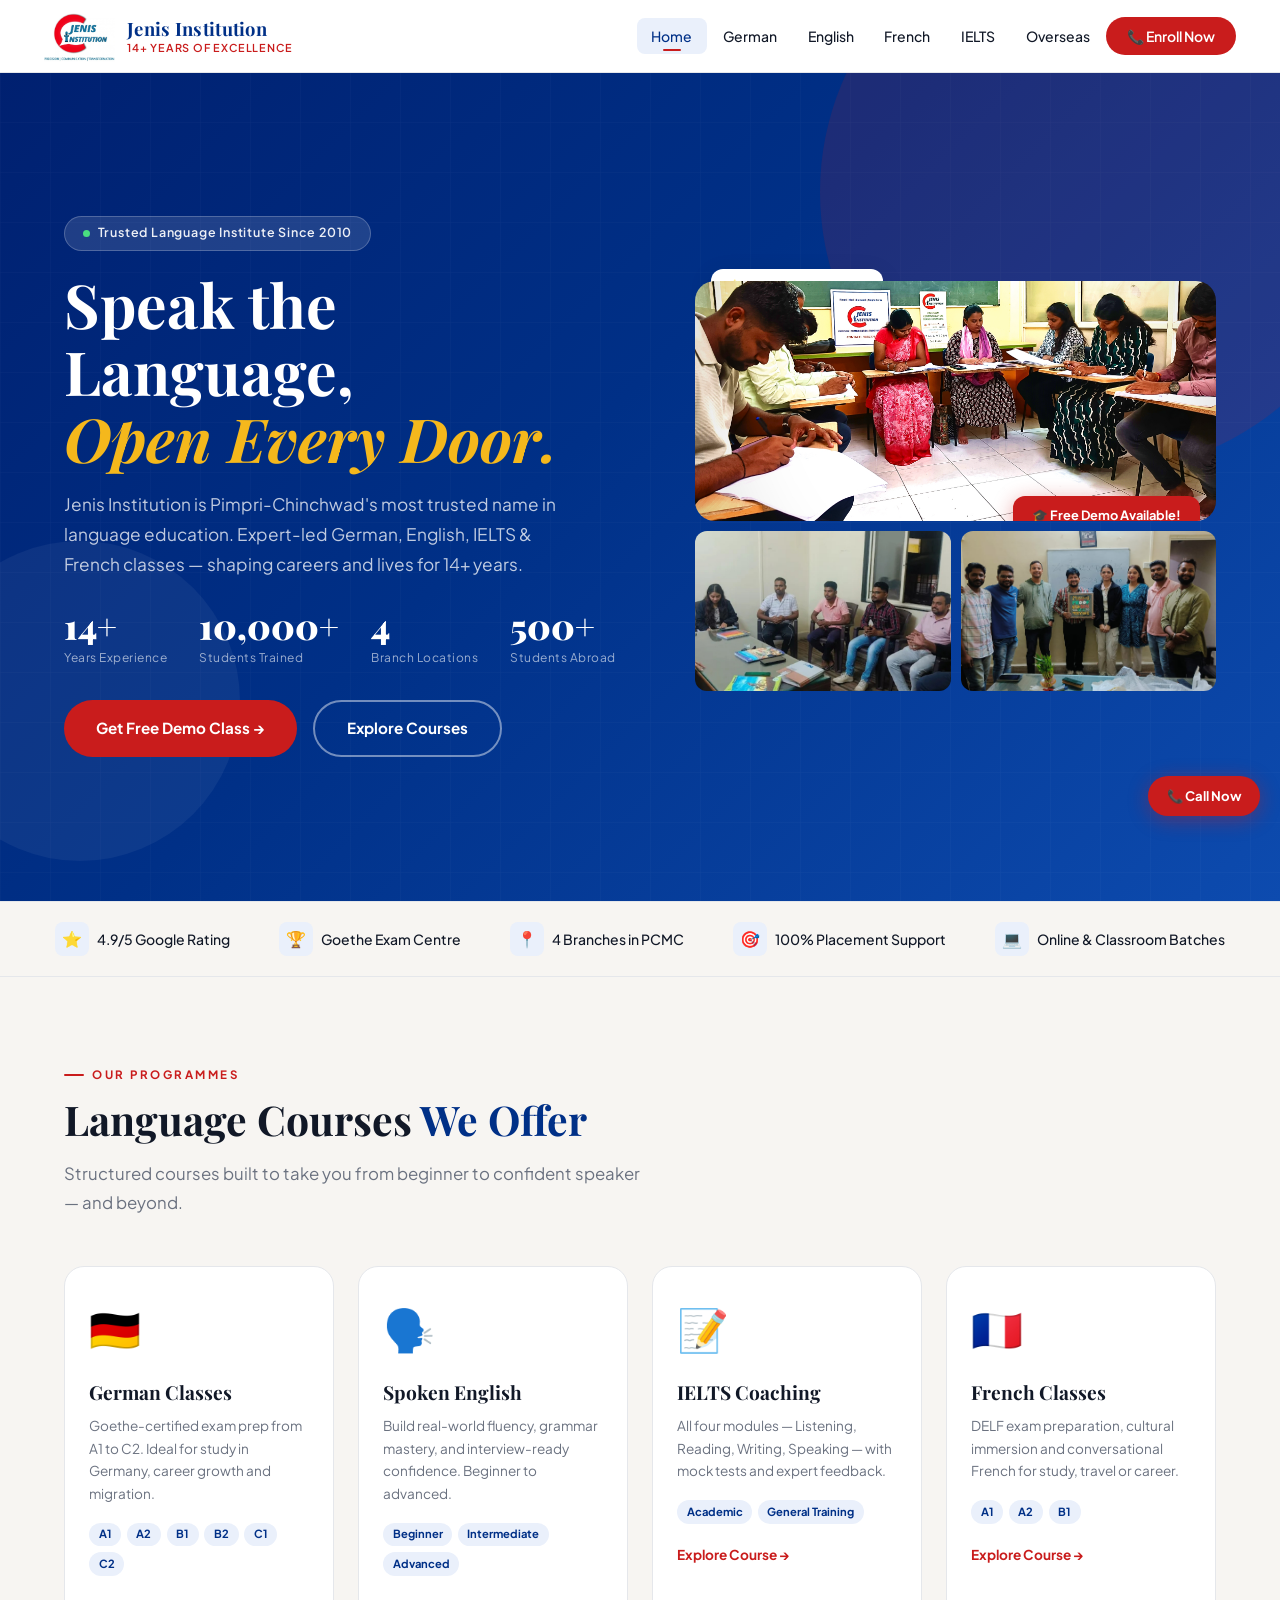
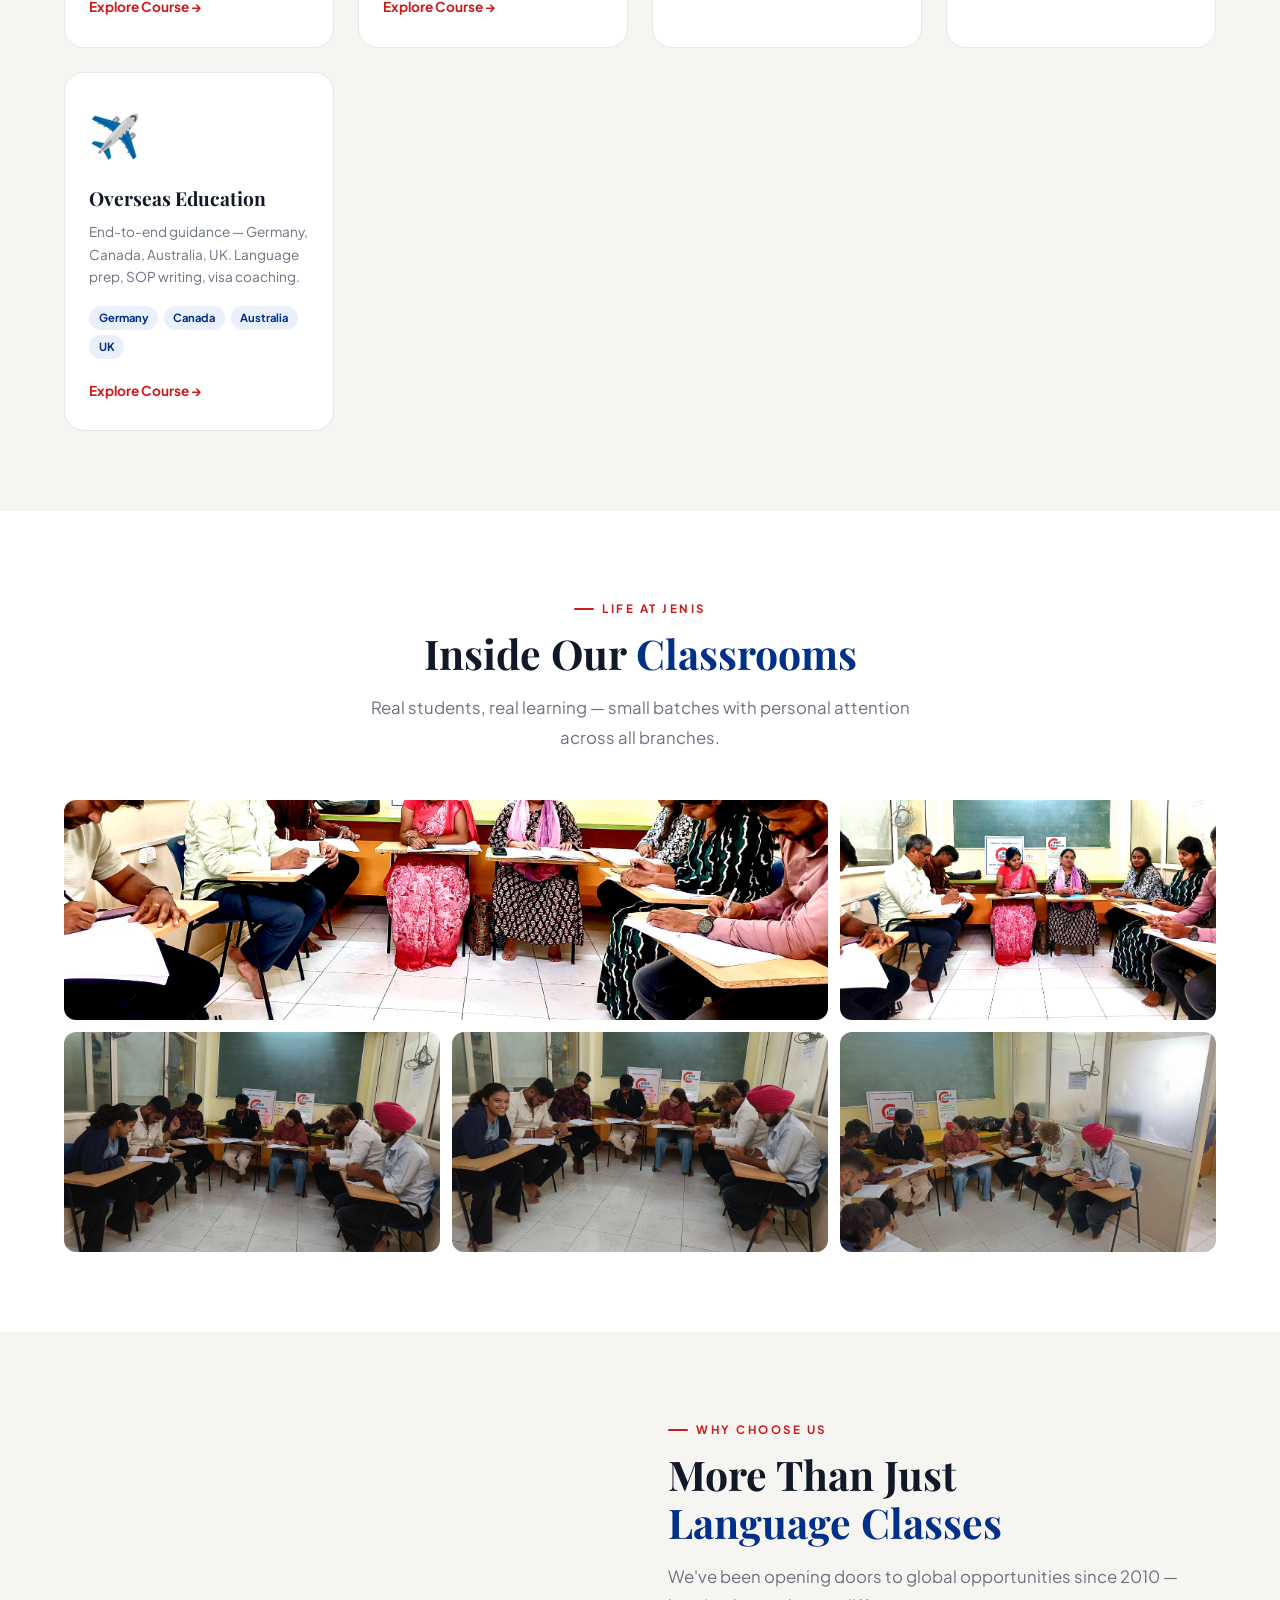
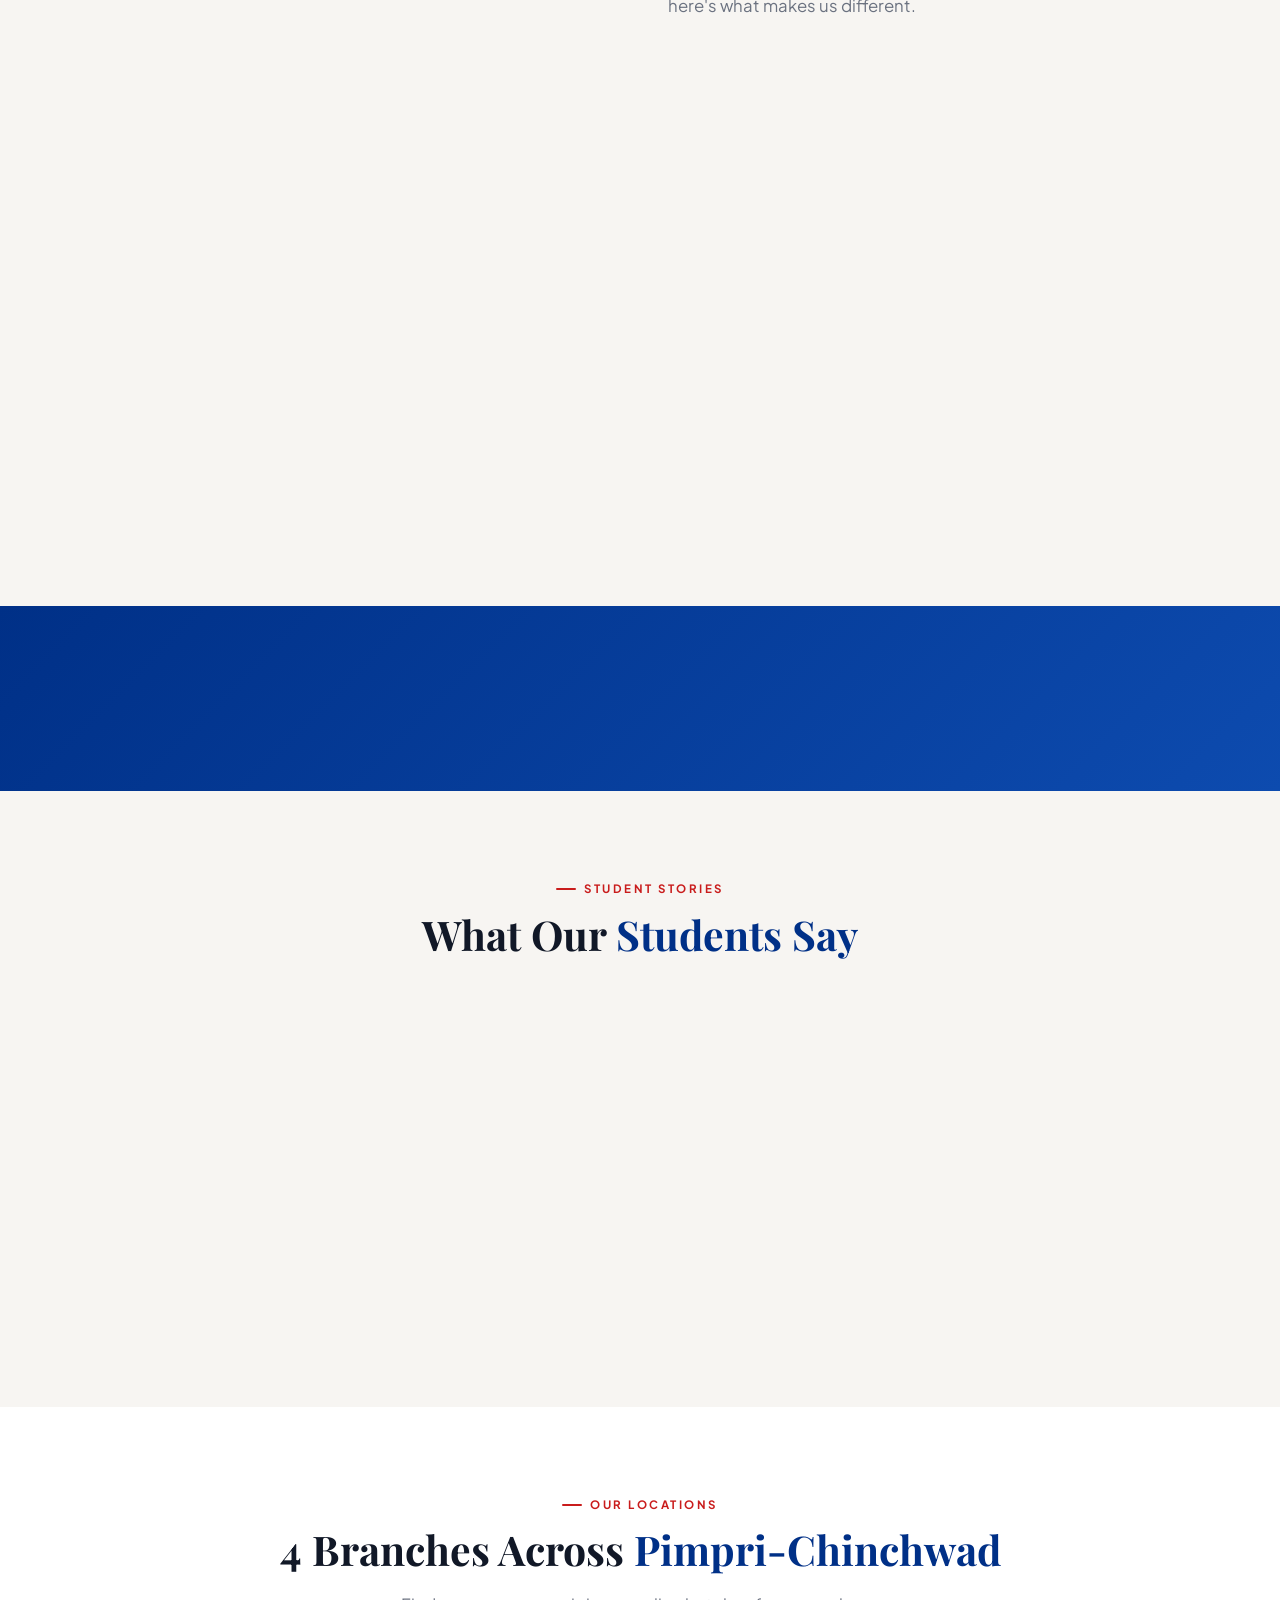
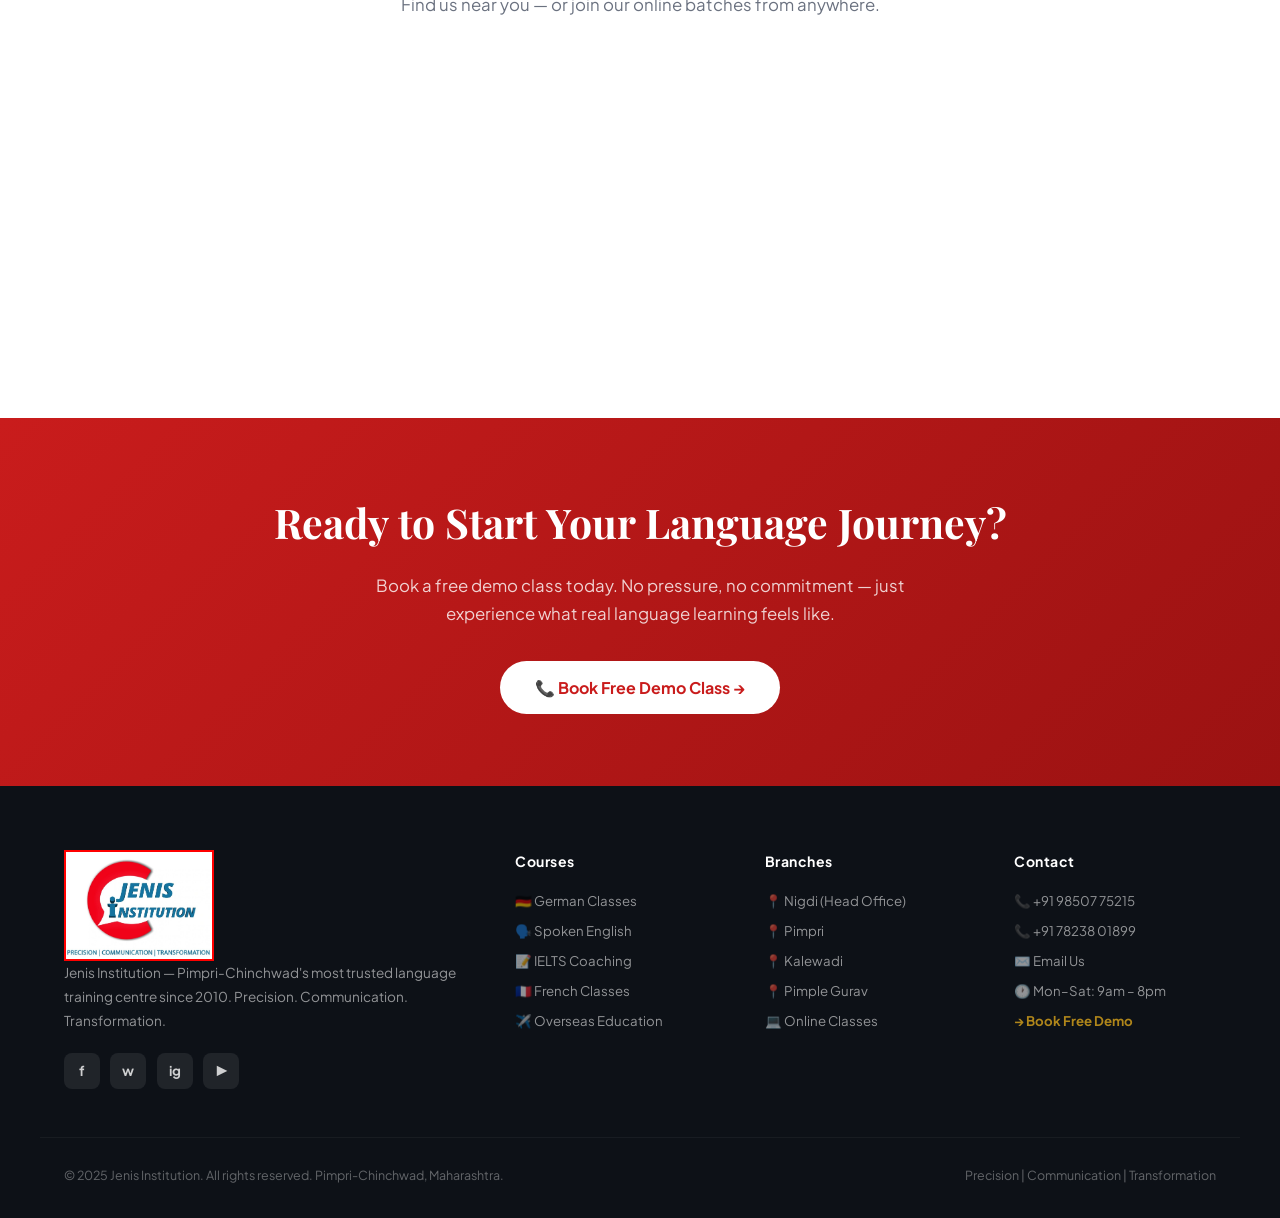
==== commit a11c946e: "Integrate Google Analytics tracking script Added Google Analytics tracking code to index.html." ====
--- a/index.html
+++ b/index.html
@@ -1,6 +1,15 @@
 <!DOCTYPE html>
 <html lang="en">
 <head>
+  <!-- Google tag (gtag.js) -->
+<script async src="https://www.googletagmanager.com/gtag/js?id=AW-16919611026"></script>
+<script>
+  window.dataLayer = window.dataLayer || [];
+  function gtag(){dataLayer.push(arguments);}
+  gtag('js', new Date());
+
+  gtag('config', 'AW-16919611026');
+</script>
 <meta charset="UTF-8">
 <meta name="viewport" content="width=device-width, initial-scale=1.0">
 <title>Jenis Institution – German, English, IELTS & French Classes | Pimpri Chinchwad</title>
